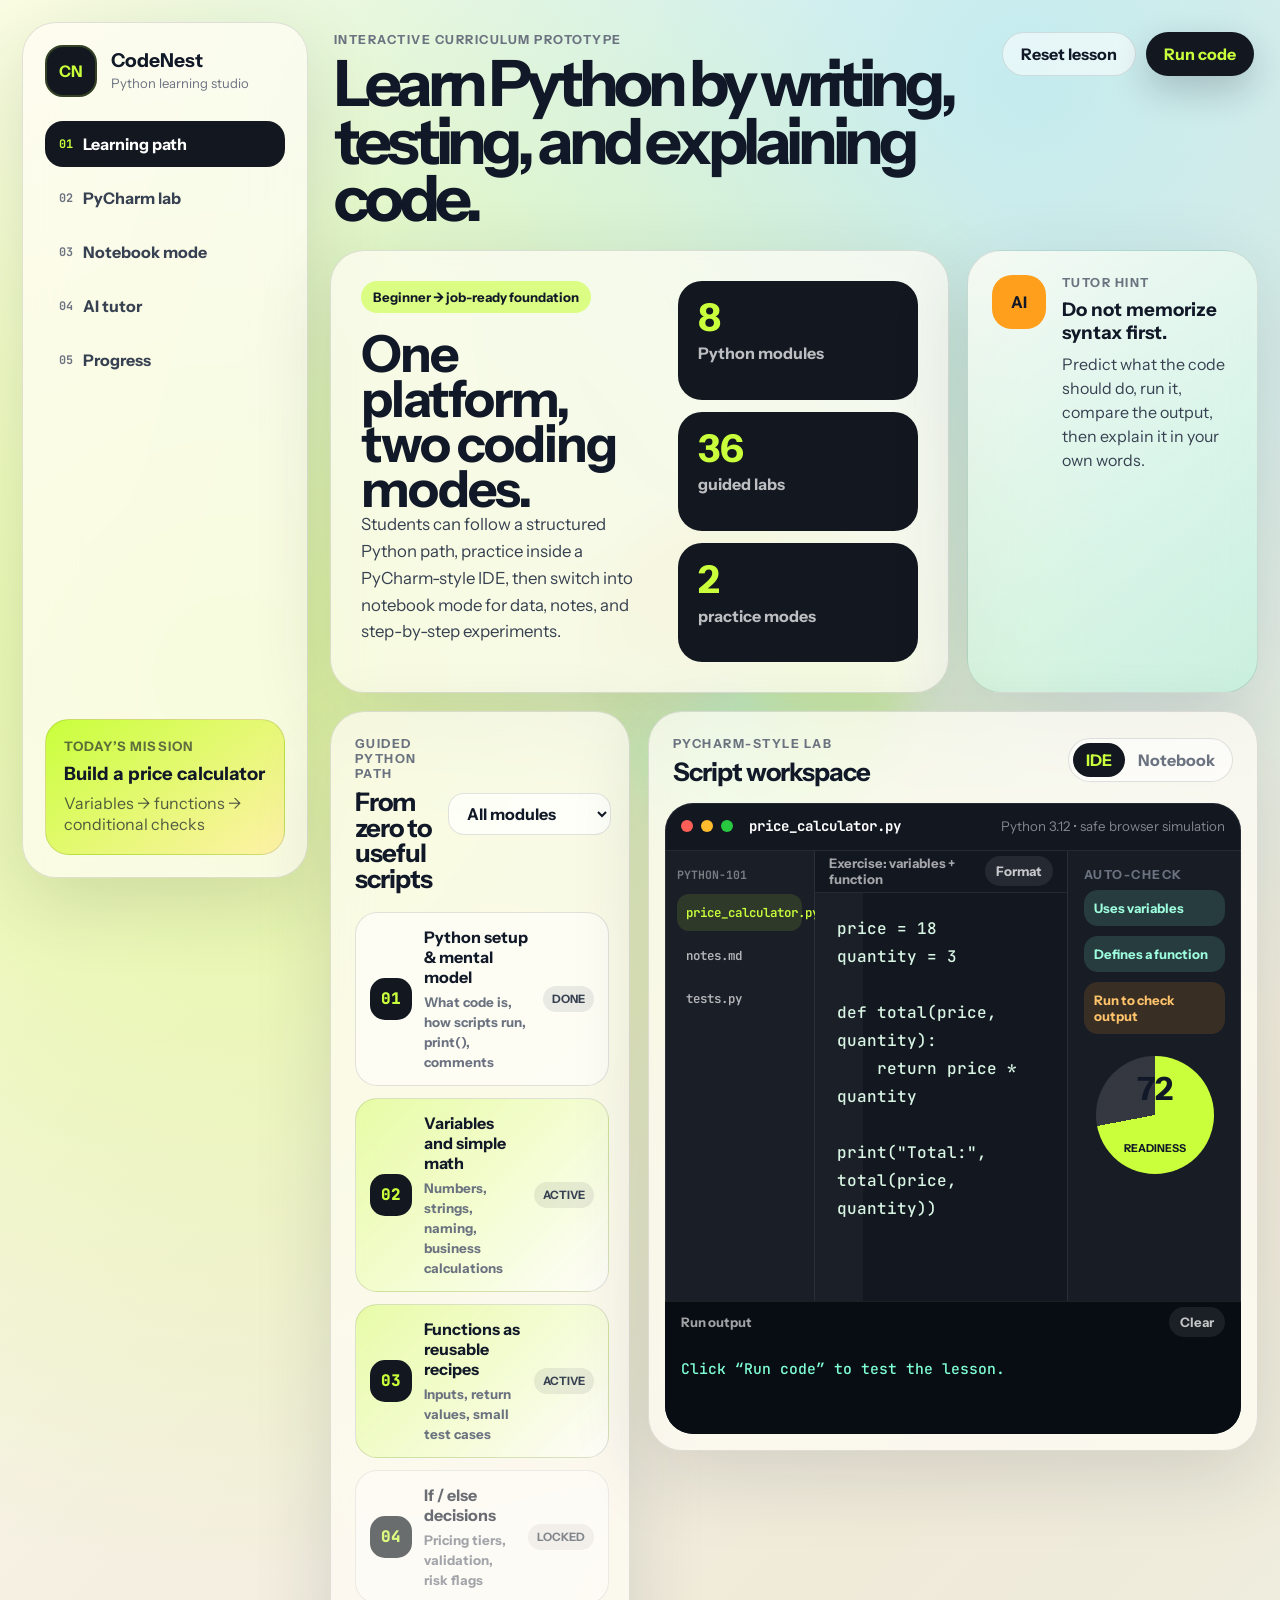
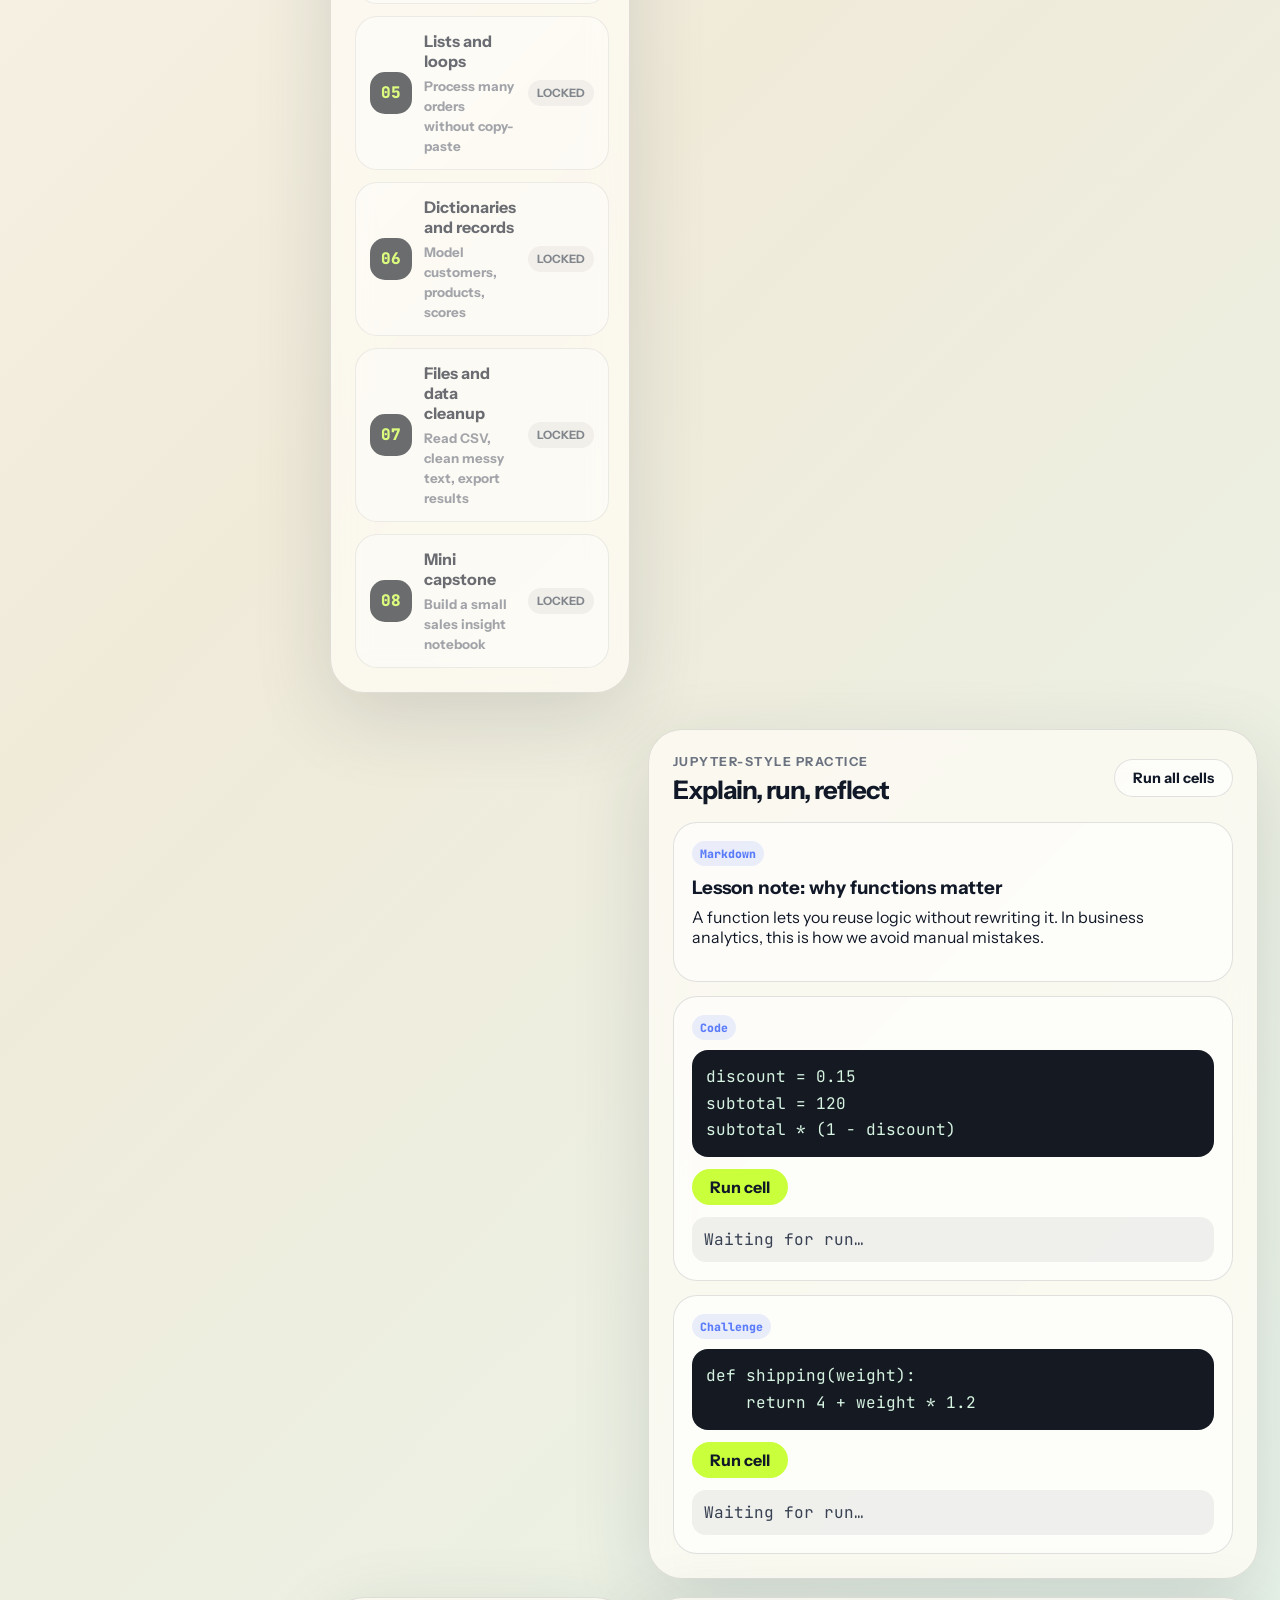
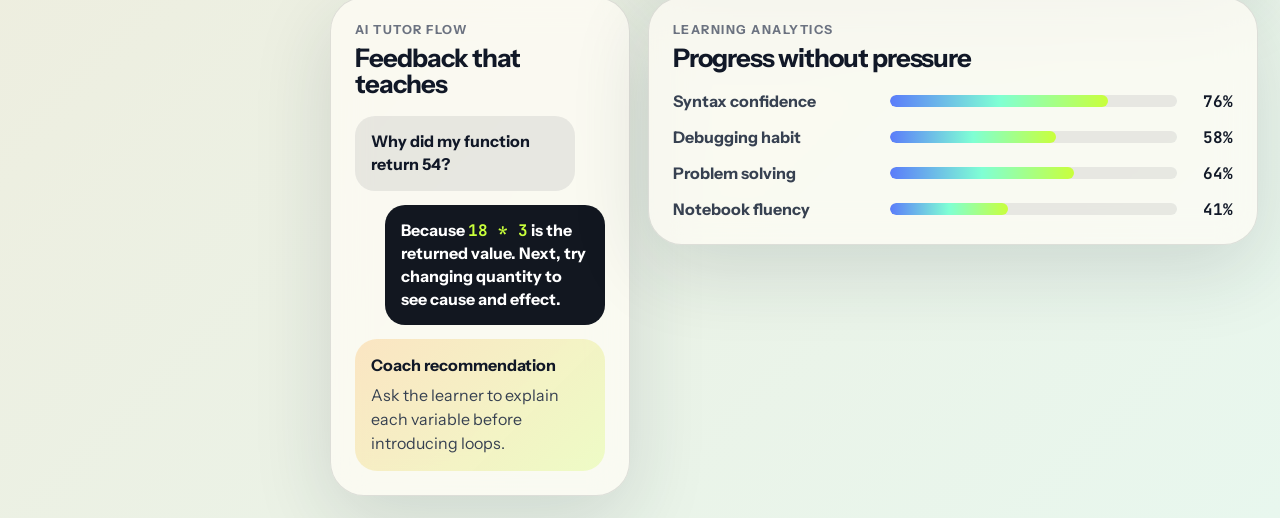
==== Education/coding-learning-platform/index.html @ f1ac9a41 "Add coding learning platform" ====
<!DOCTYPE html>
<html lang="en">
<head>
  <meta charset="UTF-8" />
  <meta name="viewport" content="width=device-width, initial-scale=1.0" />
  <title>CodeNest Python Learning Studio</title>
  <link rel="preconnect" href="https://fonts.googleapis.com">
  <link rel="preconnect" href="https://fonts.gstatic.com" crossorigin>
  <link href="https://fonts.googleapis.com/css2?family=Instrument+Sans:wght@400;500;600;700;800&family=JetBrains+Mono:wght@400;500;600;700&display=swap" rel="stylesheet">
  <link rel="stylesheet" href="styles.css" />
</head>
<body>
  <div class="cursor-orb"></div>
  <main class="app-shell">
    <aside class="sidebar">
      <a class="brand" href="#home" aria-label="CodeNest home">
        <span class="brand-mark">CN</span>
        <span>
          <strong>CodeNest</strong>
          <small>Python learning studio</small>
        </span>
      </a>

      <nav class="nav" aria-label="Learning workspace">
        <a class="nav-link active" href="#path" data-section="path"><span>01</span> Learning path</a>
        <a class="nav-link" href="#ide" data-section="ide"><span>02</span> PyCharm lab</a>
        <a class="nav-link" href="#notebook" data-section="notebook"><span>03</span> Notebook mode</a>
        <a class="nav-link" href="#coach" data-section="coach"><span>04</span> AI tutor</a>
        <a class="nav-link" href="#progress" data-section="progress"><span>05</span> Progress</a>
      </nav>

      <div class="sidebar-card">
        <p>Today’s mission</p>
        <strong>Build a price calculator</strong>
        <span>Variables → functions → conditional checks</span>
      </div>
    </aside>

    <section class="workspace">
      <header class="topbar">
        <div>
          <p class="eyebrow">Interactive curriculum prototype</p>
          <h1>Learn Python by writing, testing, and explaining code.</h1>
        </div>
        <div class="top-actions">
          <button class="ghost-btn" id="resetBtn">Reset lesson</button>
          <button class="primary-btn" id="runMainBtn">Run code</button>
        </div>
      </header>

      <section class="hero-grid" id="home">
        <article class="hero-card">
          <div class="hero-copy">
            <span class="pill">Beginner → job-ready foundation</span>
            <h2>One platform, two coding modes.</h2>
            <p>Students can follow a structured Python path, practice inside a PyCharm-style IDE, then switch into notebook mode for data, notes, and step-by-step experiments.</p>
          </div>
          <div class="hero-stats" aria-label="Learning overview">
            <div><strong>8</strong><span>Python modules</span></div>
            <div><strong>36</strong><span>guided labs</span></div>
            <div><strong>2</strong><span>practice modes</span></div>
          </div>
        </article>

        <article class="coach-card">
          <div class="coach-avatar">AI</div>
          <div>
            <p class="eyebrow">Tutor hint</p>
            <h3>Do not memorize syntax first.</h3>
            <p>Predict what the code should do, run it, compare the output, then explain it in your own words.</p>
          </div>
        </article>
      </section>

      <section class="content-grid">
        <section class="path-panel panel" id="path">
          <div class="panel-head">
            <div>
              <p class="eyebrow">Guided Python path</p>
              <h2>From zero to useful scripts</h2>
            </div>
            <select id="moduleFilter" aria-label="Select Python module">
              <option value="all">All modules</option>
              <option value="active">Active now</option>
              <option value="locked">Locked</option>
              <option value="done">Completed</option>
            </select>
          </div>
          <div class="module-list" id="moduleList"></div>
        </section>

        <section class="studio-panel panel" id="ide">
          <div class="panel-head compact">
            <div>
              <p class="eyebrow">PyCharm-style lab</p>
              <h2>Script workspace</h2>
            </div>
            <div class="mode-tabs" role="tablist" aria-label="Coding modes">
              <button class="mode-tab active" data-mode="ide">IDE</button>
              <button class="mode-tab" data-mode="notebook">Notebook</button>
            </div>
          </div>

          <div class="ide-window" data-current-mode="ide">
            <div class="ide-top">
              <span class="dot red"></span><span class="dot yellow"></span><span class="dot green"></span>
              <strong>price_calculator.py</strong>
              <small>Python 3.12 • safe browser simulation</small>
            </div>
            <div class="ide-body">
              <aside class="file-tree" aria-label="Project files">
                <p>PYTHON-101</p>
                <button class="file active">price_calculator.py</button>
                <button class="file">notes.md</button>
                <button class="file">tests.py</button>
              </aside>
              <div class="editor-wrap">
                <div class="editor-toolbar">
                  <span>Exercise: variables + function</span>
                  <button id="formatBtn">Format</button>
                </div>
                <textarea id="codeEditor" spellcheck="false" aria-label="Python code editor">price = 18
quantity = 3

def total(price, quantity):
    return price * quantity

print("Total:", total(price, quantity))</textarea>
              </div>
              <aside class="test-panel">
                <p class="eyebrow">Auto-check</p>
                <div class="check-item pass">Uses variables</div>
                <div class="check-item pass">Defines a function</div>
                <div class="check-item warn" id="returnCheck">Run to check output</div>
                <div class="score-ring"><strong id="scoreValue">72</strong><span>readiness</span></div>
              </aside>
            </div>
            <div class="terminal">
              <div class="terminal-head">
                <span>Run output</span>
                <button id="clearOutputBtn">Clear</button>
              </div>
              <pre id="outputBox">Click “Run code” to test the lesson.</pre>
            </div>
          </div>
        </section>

        <section class="notebook-panel panel" id="notebook">
          <div class="panel-head">
            <div>
              <p class="eyebrow">Jupyter-style practice</p>
              <h2>Explain, run, reflect</h2>
            </div>
            <button class="ghost-btn small" id="runNotebookBtn">Run all cells</button>
          </div>
          <div class="notebook">
            <article class="cell markdown-cell">
              <span class="cell-label">Markdown</span>
              <h3>Lesson note: why functions matter</h3>
              <p>A function lets you reuse logic without rewriting it. In business analytics, this is how we avoid manual mistakes.</p>
            </article>
            <article class="cell code-cell">
              <span class="cell-label">Code</span>
              <code>discount = 0.15<br>subtotal = 120<br>subtotal * (1 - discount)</code>
              <button class="cell-run" data-result="102.0">Run cell</button>
              <pre class="cell-output">Waiting for run…</pre>
            </article>
            <article class="cell code-cell">
              <span class="cell-label">Challenge</span>
              <code>def shipping(weight):<br>&nbsp;&nbsp;&nbsp;&nbsp;return 4 + weight * 1.2</code>
              <button class="cell-run" data-result="shipping(5) → 10.0">Run cell</button>
              <pre class="cell-output">Waiting for run…</pre>
            </article>
          </div>
        </section>

        <section class="coach-panel panel" id="coach">
          <div class="panel-head">
            <div>
              <p class="eyebrow">AI tutor flow</p>
              <h2>Feedback that teaches</h2>
            </div>
          </div>
          <div class="coach-flow">
            <div class="bubble learner">Why did my function return 54?</div>
            <div class="bubble tutor">Because <code>18 * 3</code> is the returned value. Next, try changing quantity to see cause and effect.</div>
            <div class="insight-card">
              <strong>Coach recommendation</strong>
              <p>Ask the learner to explain each variable before introducing loops.</p>
            </div>
          </div>
        </section>

        <section class="progress-panel panel" id="progress">
          <div class="panel-head">
            <div>
              <p class="eyebrow">Learning analytics</p>
              <h2>Progress without pressure</h2>
            </div>
          </div>
          <div class="progress-bars">
            <div><span>Syntax confidence</span><i style="--w:76%"></i><strong>76%</strong></div>
            <div><span>Debugging habit</span><i style="--w:58%"></i><strong>58%</strong></div>
            <div><span>Problem solving</span><i style="--w:64%"></i><strong>64%</strong></div>
            <div><span>Notebook fluency</span><i style="--w:41%"></i><strong>41%</strong></div>
          </div>
        </section>
      </section>
    </section>
  </main>
  <script src="app.js"></script>
</body>
</html>
---- Education/coding-learning-platform/styles.css ----
:root {
  --ink: #111827;
  --ink-soft: #374151;
  --muted: #6b7280;
  --paper: #fffdf5;
  --canvas: #f3f0e4;
  --cream: #fff8df;
  --line: rgba(17, 24, 39, .12);
  --lime: #c9ff3b;
  --mint: #7fffd4;
  --aqua: #61dafb;
  --orange: #ff9f1c;
  --pink: #ff4f8b;
  --blue: #5b7cfa;
  --ide: #121720;
  --ide-2: #1b2330;
  --code: #d8f5e3;
  --radius-xl: 34px;
  --radius-lg: 24px;
  --shadow: 0 24px 80px rgba(31, 41, 55, .14);
  --mono: "JetBrains Mono", ui-monospace, SFMono-Regular, Menlo, monospace;
  --sans: "Instrument Sans", Inter, ui-sans-serif, system-ui, sans-serif;
}

* { box-sizing: border-box; }

html { scroll-behavior: smooth; }

body {
  margin: 0;
  min-height: 100vh;
  font-family: var(--sans);
  color: var(--ink);
  background:
    radial-gradient(circle at 18% 18%, rgba(201, 255, 59, .42), transparent 28%),
    radial-gradient(circle at 80% 2%, rgba(97, 218, 251, .34), transparent 26%),
    linear-gradient(135deg, #fffdf4 0%, #f0ead9 48%, #e8f7ee 100%);
  overflow-x: hidden;
}

button, select, textarea { font: inherit; }

button, select { cursor: pointer; }

.cursor-orb {
  position: fixed;
  inset: auto auto 8% 46%;
  width: 320px;
  height: 320px;
  border-radius: 999px;
  background: conic-gradient(from 80deg, rgba(201,255,59,.28), rgba(127,255,212,.24), rgba(255,159,28,.18), rgba(201,255,59,.28));
  filter: blur(18px);
  pointer-events: none;
  animation: floatOrb 8s ease-in-out infinite alternate;
  z-index: 0;
}

@keyframes floatOrb {
  to { transform: translate3d(60px, -38px, 0) scale(1.12) rotate(15deg); }
}

.app-shell {
  position: relative;
  z-index: 1;
  display: grid;
  grid-template-columns: 286px minmax(0, 1fr);
  gap: 22px;
  min-height: 100vh;
  padding: 22px;
}

.sidebar {
  position: sticky;
  top: 22px;
  height: calc(100vh - 44px);
  display: flex;
  flex-direction: column;
  gap: 24px;
  padding: 22px;
  border: 1px solid rgba(17,24,39,.12);
  border-radius: var(--radius-xl);
  background: rgba(255, 253, 245, .72);
  box-shadow: var(--shadow);
  backdrop-filter: blur(24px);
}

.brand {
  display: flex;
  gap: 14px;
  align-items: center;
  color: inherit;
  text-decoration: none;
}

.brand-mark {
  display: grid;
  place-items: center;
  width: 52px;
  height: 52px;
  border-radius: 18px;
  background: var(--ide);
  color: var(--lime);
  font-weight: 900;
  box-shadow: inset 0 0 0 2px rgba(201,255,59,.18);
}

.brand strong { display: block; font-size: 1.2rem; line-height: 1; }
.brand small { display: block; margin-top: 4px; color: var(--muted); font-size: .82rem; }

.nav {
  display: flex;
  flex-direction: column;
  gap: 8px;
}

.nav-link {
  display: flex;
  align-items: center;
  gap: 10px;
  min-height: 46px;
  padding: 12px 14px;
  border-radius: 18px;
  color: var(--ink-soft);
  text-decoration: none;
  font-weight: 700;
  transition: transform .2s ease, background .2s ease, color .2s ease;
}

.nav-link span {
  font-family: var(--mono);
  font-size: .74rem;
  color: var(--muted);
}

.nav-link:hover { transform: translateX(4px); background: rgba(17,24,39,.05); }
.nav-link.active { background: var(--ide); color: white; }
.nav-link.active span { color: var(--lime); }

.sidebar-card {
  margin-top: auto;
  padding: 18px;
  border-radius: 24px;
  background: linear-gradient(145deg, var(--lime), #fff2a8);
  border: 1px solid rgba(17, 24, 39, .12);
}

.sidebar-card p { margin: 0 0 8px; color: rgba(17,24,39,.62); font-size: .82rem; font-weight: 800; text-transform: uppercase; letter-spacing: .08em; }
.sidebar-card strong { display: block; font-size: 1.15rem; }
.sidebar-card span { display: block; margin-top: 8px; color: rgba(17,24,39,.7); line-height: 1.35; }

.workspace { min-width: 0; }

.topbar {
  display: flex;
  justify-content: space-between;
  align-items: flex-start;
  gap: 24px;
  margin-bottom: 22px;
  padding: 10px 4px 0;
}

.eyebrow {
  margin: 0 0 8px;
  color: var(--muted);
  font-size: .78rem;
  font-weight: 900;
  letter-spacing: .12em;
  text-transform: uppercase;
}

h1, h2, h3, p { margin-top: 0; }

h1 {
  max-width: 880px;
  margin-bottom: 0;
  font-size: clamp(2.2rem, 5vw, 5.8rem);
  line-height: .9;
  letter-spacing: -.08em;
}

h2 { margin-bottom: 0; font-size: clamp(1.35rem, 2vw, 2.1rem); line-height: 1; letter-spacing: -.04em; }
h3 { margin-bottom: 8px; }

.top-actions { display: flex; gap: 10px; align-items: center; white-space: nowrap; }

.primary-btn, .ghost-btn, .cell-run, .editor-toolbar button, .terminal-head button {
  min-height: 44px;
  border: 0;
  border-radius: 999px;
  padding: 0 18px;
  font-weight: 900;
  transition: transform .18s ease, box-shadow .18s ease, background .18s ease;
}

.primary-btn {
  background: var(--ide);
  color: var(--lime);
  box-shadow: 0 14px 36px rgba(17,24,39,.22);
}

.ghost-btn {
  background: rgba(255,255,255,.56);
  color: var(--ink);
  border: 1px solid var(--line);
}

.ghost-btn.small { min-height: 38px; font-size: .9rem; }

.primary-btn:hover, .ghost-btn:hover, .cell-run:hover, .editor-toolbar button:hover, .terminal-head button:hover {
  transform: translateY(-2px);
}

.hero-grid {
  display: grid;
  grid-template-columns: minmax(0, 1.7fr) minmax(280px, .8fr);
  gap: 18px;
  margin-bottom: 18px;
}

.hero-card, .coach-card, .panel {
  border: 1px solid rgba(17,24,39,.12);
  border-radius: var(--radius-xl);
  background: rgba(255, 253, 245, .72);
  box-shadow: var(--shadow);
  backdrop-filter: blur(18px);
}

.hero-card {
  display: grid;
  grid-template-columns: minmax(0, 1.35fr) minmax(240px, .8fr);
  gap: 22px;
  padding: 30px;
  overflow: hidden;
}

.hero-card h2 { max-width: 700px; font-size: clamp(2rem, 4vw, 4.2rem); line-height: .88; }
.hero-card p { max-width: 690px; color: var(--ink-soft); font-size: 1.05rem; line-height: 1.6; }

.pill {
  display: inline-flex;
  margin-bottom: 18px;
  padding: 8px 12px;
  border-radius: 999px;
  background: rgba(201,255,59,.58);
  font-size: .82rem;
  font-weight: 900;
}

.hero-stats {
  display: grid;
  gap: 12px;
}

.hero-stats div {
  padding: 20px;
  border-radius: 24px;
  background: var(--ide);
  color: white;
}

.hero-stats strong { display: block; color: var(--lime); font-size: 2.4rem; line-height: .9; }
.hero-stats span { display: block; margin-top: 8px; color: rgba(255,255,255,.72); font-weight: 700; }

.coach-card {
  display: flex;
  gap: 16px;
  align-items: flex-start;
  padding: 24px;
  background: linear-gradient(145deg, rgba(255,253,245,.8), rgba(127,255,212,.24));
}

.coach-avatar {
  flex: 0 0 auto;
  display: grid;
  place-items: center;
  width: 54px;
  height: 54px;
  border-radius: 20px;
  background: var(--orange);
  color: var(--ink);
  font-weight: 950;
}

.coach-card p:last-child { margin-bottom: 0; color: var(--ink-soft); line-height: 1.5; }

.content-grid {
  display: grid;
  grid-template-columns: minmax(300px, .75fr) minmax(0, 1.55fr);
  gap: 18px;
  align-items: start;
}

.panel { padding: 24px; scroll-margin-top: 18px; }
.studio-panel { grid-row: span 2; padding: 0; overflow: hidden; }
.notebook-panel { grid-column: 2; }

.panel-head {
  display: flex;
  align-items: center;
  justify-content: space-between;
  gap: 16px;
  margin-bottom: 20px;
}

.panel-head.compact { padding: 24px 24px 0; margin-bottom: 18px; }

select {
  min-height: 42px;
  padding: 0 38px 0 14px;
  border: 1px solid var(--line);
  border-radius: 16px;
  background: rgba(255,255,255,.72);
  color: var(--ink);
  font-weight: 800;
}

.module-list { display: grid; gap: 12px; }

.module-card {
  display: grid;
  grid-template-columns: auto 1fr auto;
  gap: 12px;
  align-items: center;
  padding: 14px;
  border: 1px solid var(--line);
  border-radius: 22px;
  background: rgba(255,255,255,.54);
}

.module-card[data-status="active"] { background: linear-gradient(135deg, rgba(201,255,59,.38), rgba(255,255,255,.66)); }
.module-card[data-status="locked"] { opacity: .62; }

.module-icon {
  display: grid;
  place-items: center;
  width: 42px;
  height: 42px;
  border-radius: 15px;
  background: var(--ide);
  color: var(--lime);
  font-family: var(--mono);
  font-weight: 900;
}

.module-card strong { display: block; margin-bottom: 4px; }
.module-card small { color: var(--muted); font-weight: 700; }

.status {
  padding: 6px 9px;
  border-radius: 999px;
  background: rgba(17,24,39,.08);
  color: var(--ink-soft);
  font-size: .72rem;
  font-weight: 900;
  text-transform: uppercase;
}

.mode-tabs {
  display: flex;
  padding: 4px;
  border: 1px solid var(--line);
  border-radius: 999px;
  background: rgba(255,255,255,.54);
}

.mode-tab {
  min-height: 34px;
  border: 0;
  border-radius: 999px;
  padding: 0 13px;
  background: transparent;
  color: var(--muted);
  font-weight: 900;
}

.mode-tab.active { background: var(--ide); color: var(--lime); }

.ide-window {
  margin: 0 16px 16px;
  border-radius: 28px;
  background: var(--ide);
  color: white;
  overflow: hidden;
  box-shadow: inset 0 0 0 1px rgba(255,255,255,.08);
}

.ide-top {
  display: flex;
  align-items: center;
  gap: 8px;
  min-height: 48px;
  padding: 0 16px;
  border-bottom: 1px solid rgba(255,255,255,.08);
}

.dot { width: 12px; height: 12px; border-radius: 999px; }
.red { background: #ff5f57; }
.yellow { background: #ffbd2e; }
.green { background: #28c840; }

.ide-top strong { margin-left: 8px; font-family: var(--mono); font-size: .88rem; }
.ide-top small { margin-left: auto; color: rgba(255,255,255,.48); }

.ide-body {
  display: grid;
  grid-template-columns: 150px minmax(0, 1fr) 174px;
  min-height: 450px;
}

.file-tree {
  padding: 16px 12px;
  border-right: 1px solid rgba(255,255,255,.08);
  background: rgba(255,255,255,.03);
}

.file-tree p {
  margin: 0 0 12px;
  color: rgba(255,255,255,.42);
  font: 700 .72rem var(--mono);
}

.file {
  display: block;
  width: 100%;
  margin-bottom: 6px;
  padding: 10px 9px;
  border: 0;
  border-radius: 12px;
  background: transparent;
  color: rgba(255,255,255,.68);
  text-align: left;
  font: 600 .78rem var(--mono);
}

.file.active { background: rgba(201,255,59,.12); color: var(--lime); }

.editor-wrap { min-width: 0; }

.editor-toolbar {
  display: flex;
  align-items: center;
  justify-content: space-between;
  min-height: 42px;
  padding: 0 14px;
  border-bottom: 1px solid rgba(255,255,255,.08);
  color: rgba(255,255,255,.62);
  font-size: .82rem;
  font-weight: 800;
}

.editor-toolbar button, .terminal-head button {
  min-height: 30px;
  padding: 0 11px;
  background: rgba(255,255,255,.08);
  color: rgba(255,255,255,.74);
}

textarea {
  display: block;
  width: 100%;
  height: 408px;
  padding: 22px;
  border: 0;
  outline: 0;
  resize: none;
  background:
    linear-gradient(90deg, rgba(255,255,255,.035) 0 48px, transparent 48px),
    var(--ide);
  color: var(--code);
  font: 500 1rem/1.75 var(--mono);
  tab-size: 4;
}

.test-panel {
  padding: 16px;
  border-left: 1px solid rgba(255,255,255,.08);
  background: rgba(255,255,255,.025);
}

.check-item {
  margin-bottom: 10px;
  padding: 10px;
  border-radius: 14px;
  font-size: .82rem;
  font-weight: 900;
}

.pass { background: rgba(127,255,212,.14); color: #9effdf; }
.warn { background: rgba(255,159,28,.14); color: #ffc46b; }
.fail { background: rgba(255,79,139,.14); color: #ff9dbc; }

.score-ring {
  display: grid;
  place-items: center;
  width: 118px;
  height: 118px;
  margin: 22px auto 0;
  border-radius: 999px;
  background: conic-gradient(var(--lime) 0 72%, rgba(255,255,255,.12) 72% 100%);
  color: var(--ink);
}

.score-ring strong {
  display: block;
  font-size: 2rem;
  line-height: .85;
}

.score-ring span { font-size: .68rem; font-weight: 900; text-transform: uppercase; }

.terminal {
  border-top: 1px solid rgba(255,255,255,.08);
  background: #080d14;
}

.terminal-head {
  display: flex;
  justify-content: space-between;
  align-items: center;
  min-height: 40px;
  padding: 0 16px;
  color: rgba(255,255,255,.62);
  font-size: .82rem;
  font-weight: 900;
}

.terminal pre {
  min-height: 92px;
  margin: 0;
  padding: 16px;
  color: var(--mint);
  white-space: pre-wrap;
  font: 500 .92rem/1.5 var(--mono);
}

.notebook {
  display: grid;
  gap: 14px;
}

.cell {
  position: relative;
  padding: 18px;
  border: 1px solid var(--line);
  border-radius: 24px;
  background: rgba(255,255,255,.58);
}

.cell-label {
  display: inline-flex;
  margin-bottom: 10px;
  padding: 5px 8px;
  border-radius: 999px;
  background: rgba(91,124,250,.12);
  color: var(--blue);
  font: 900 .72rem var(--mono);
}

.cell code {
  display: block;
  padding: 14px;
  border-radius: 16px;
  background: #141922;
  color: var(--code);
  font-family: var(--mono);
  line-height: 1.65;
}

.cell-run {
  margin-top: 12px;
  min-height: 36px;
  background: var(--lime);
  color: var(--ink);
}

.cell-output {
  margin: 12px 0 0;
  padding: 12px;
  border-radius: 14px;
  background: rgba(17,24,39,.06);
  color: var(--ink-soft);
  white-space: pre-wrap;
  font-family: var(--mono);
}

.coach-flow {
  display: grid;
  gap: 14px;
}

.bubble {
  max-width: 88%;
  padding: 14px 16px;
  border-radius: 20px;
  line-height: 1.45;
  font-weight: 700;
}

.bubble.learner { background: rgba(17,24,39,.08); }
.bubble.tutor { justify-self: end; background: var(--ide); color: white; }
.bubble code { color: var(--lime); font-family: var(--mono); }

.insight-card {
  padding: 16px;
  border-radius: 22px;
  background: linear-gradient(135deg, rgba(255,159,28,.22), rgba(201,255,59,.24));
}

.insight-card p { margin: 8px 0 0; color: var(--ink-soft); line-height: 1.5; }

.progress-bars {
  display: grid;
  gap: 15px;
}

.progress-bars div {
  display: grid;
  grid-template-columns: minmax(130px, 1fr) minmax(120px, 1.4fr) 44px;
  gap: 12px;
  align-items: center;
}

.progress-bars span { color: var(--ink-soft); font-weight: 800; }
.progress-bars strong { text-align: right; font-family: var(--mono); }

.progress-bars i {
  position: relative;
  height: 12px;
  overflow: hidden;
  border-radius: 999px;
  background: rgba(17,24,39,.08);
}

.progress-bars i::after {
  content: "";
  position: absolute;
  inset: 0 auto 0 0;
  width: var(--w);
  border-radius: inherit;
  background: linear-gradient(90deg, var(--blue), var(--mint), var(--lime));
}

@media (max-width: 1180px) {
  .app-shell { grid-template-columns: 1fr; }
  .sidebar {
    position: relative;
    top: auto;
    height: auto;
  }
  .nav { flex-direction: row; overflow-x: auto; padding-bottom: 2px; }
  .nav-link { white-space: nowrap; }
  .sidebar-card { display: none; }
  .content-grid { grid-template-columns: 1fr; }
  .studio-panel, .notebook-panel { grid-column: auto; grid-row: auto; }
}

@media (max-width: 820px) {
  .app-shell { padding: 12px; }
  .topbar, .hero-card, .hero-grid { grid-template-columns: 1fr; }
  .topbar { flex-direction: column; }
  .top-actions { width: 100%; }
  .top-actions button { flex: 1; }
  .panel-head { align-items: flex-start; flex-direction: column; }
  .ide-body { grid-template-columns: 1fr; }
  .file-tree, .test-panel { display: none; }
  textarea { height: 320px; }
}

@media (prefers-reduced-motion: reduce) {
  *, *::before, *::after { animation: none !important; scroll-behavior: auto !important; transition: none !important; }
}
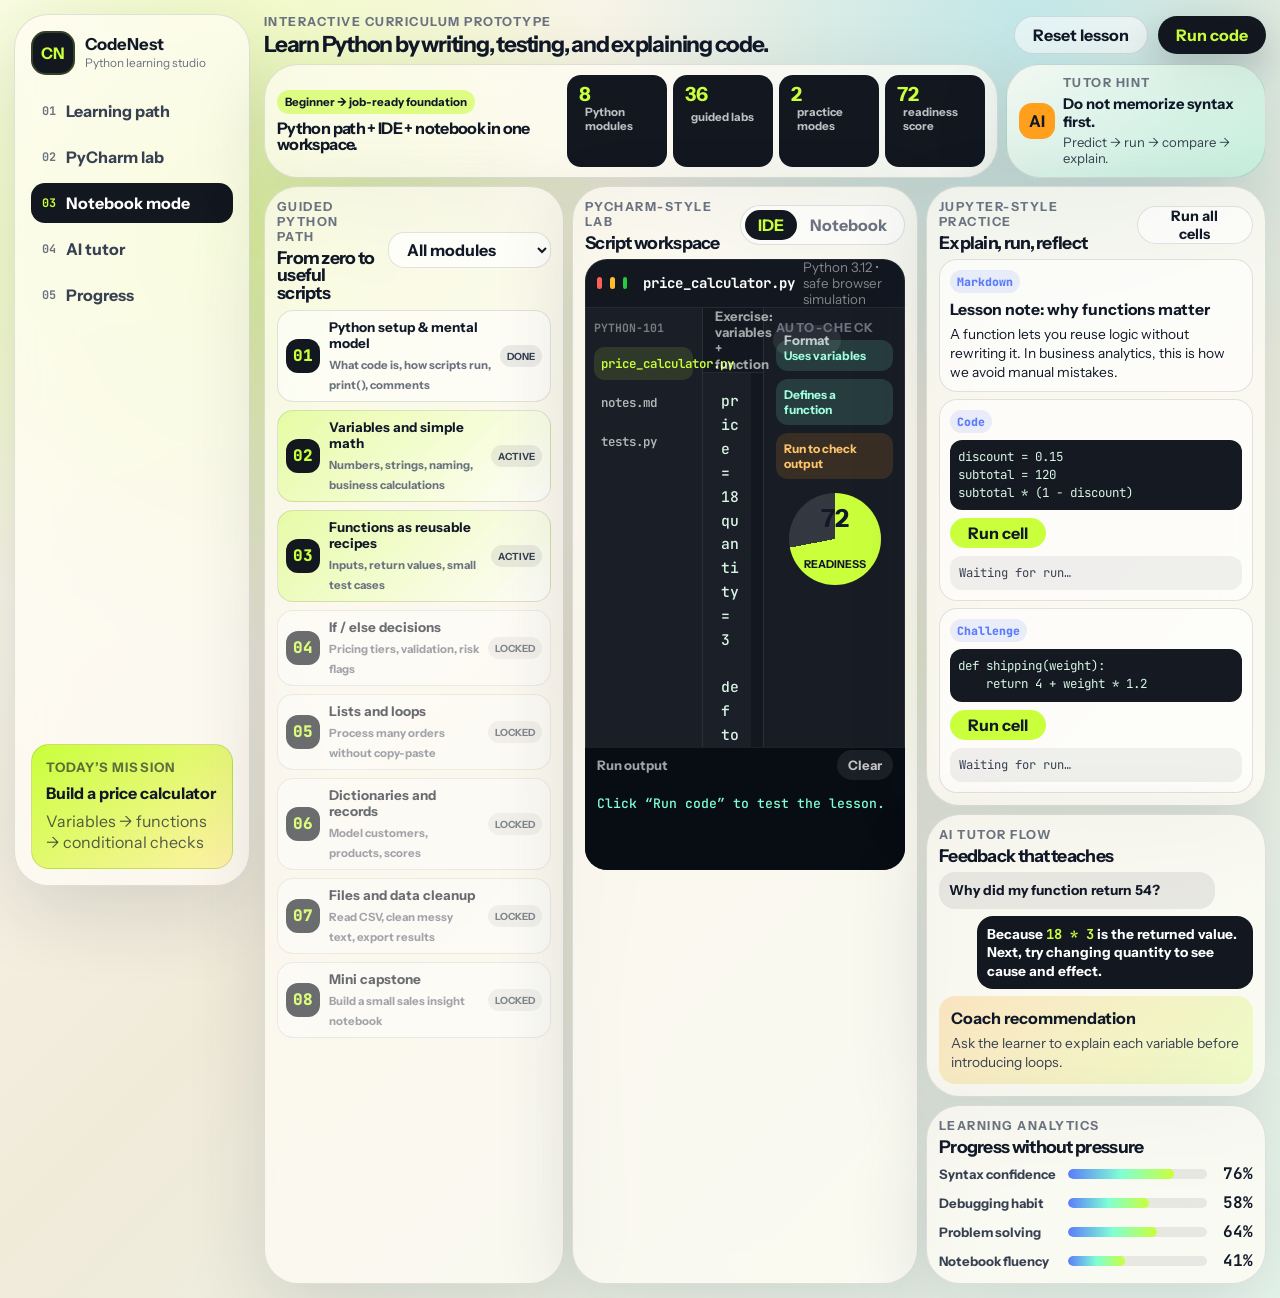
==== commit 14bae4f0: "Compact coding platform workspace" ====
--- a/Education/coding-learning-platform/index.html
+++ b/Education/coding-learning-platform/index.html
@@ -52,13 +52,13 @@
         <article class="hero-card">
           <div class="hero-copy">
             <span class="pill">Beginner → job-ready foundation</span>
-            <h2>One platform, two coding modes.</h2>
-            <p>Students can follow a structured Python path, practice inside a PyCharm-style IDE, then switch into notebook mode for data, notes, and step-by-step experiments.</p>
+            <h2>Python path + IDE + notebook in one workspace.</h2>
           </div>
           <div class="hero-stats" aria-label="Learning overview">
             <div><strong>8</strong><span>Python modules</span></div>
             <div><strong>36</strong><span>guided labs</span></div>
             <div><strong>2</strong><span>practice modes</span></div>
+            <div><strong>72</strong><span>readiness score</span></div>
           </div>
         </article>
 
@@ -67,7 +67,7 @@
           <div>
             <p class="eyebrow">Tutor hint</p>
             <h3>Do not memorize syntax first.</h3>
-            <p>Predict what the code should do, run it, compare the output, then explain it in your own words.</p>
+            <p>Predict → run → compare → explain.</p>
           </div>
         </article>
       </section>
--- a/Education/coding-learning-platform/styles.css
+++ b/Education/coding-learning-platform/styles.css
@@ -63,20 +63,20 @@
   position: relative;
   z-index: 1;
   display: grid;
-  grid-template-columns: 286px minmax(0, 1fr);
-  gap: 22px;
+  grid-template-columns: 236px minmax(0, 1fr);
+  gap: 14px;
   min-height: 100vh;
-  padding: 22px;
+  padding: 14px;
 }
 
 .sidebar {
   position: sticky;
-  top: 22px;
-  height: calc(100vh - 44px);
+  top: 14px;
+  height: calc(100vh - 28px);
   display: flex;
   flex-direction: column;
-  gap: 24px;
-  padding: 22px;
+  gap: 16px;
+  padding: 16px;
   border: 1px solid rgba(17,24,39,.12);
   border-radius: var(--radius-xl);
   background: rgba(255, 253, 245, .72);
@@ -86,7 +86,7 @@
 
 .brand {
   display: flex;
-  gap: 14px;
+  gap: 10px;
   align-items: center;
   color: inherit;
   text-decoration: none;
@@ -95,31 +95,31 @@
 .brand-mark {
   display: grid;
   place-items: center;
-  width: 52px;
-  height: 52px;
-  border-radius: 18px;
+  width: 44px;
+  height: 44px;
+  border-radius: 15px;
   background: var(--ide);
   color: var(--lime);
   font-weight: 900;
   box-shadow: inset 0 0 0 2px rgba(201,255,59,.18);
 }
 
-.brand strong { display: block; font-size: 1.2rem; line-height: 1; }
-.brand small { display: block; margin-top: 4px; color: var(--muted); font-size: .82rem; }
+.brand strong { display: block; font-size: 1.04rem; line-height: 1; }
+.brand small { display: block; margin-top: 3px; color: var(--muted); font-size: .74rem; }
 
 .nav {
   display: flex;
   flex-direction: column;
-  gap: 8px;
+  gap: 6px;
 }
 
 .nav-link {
   display: flex;
   align-items: center;
   gap: 10px;
-  min-height: 46px;
-  padding: 12px 14px;
-  border-radius: 18px;
+  min-height: 40px;
+  padding: 9px 11px;
+  border-radius: 14px;
   color: var(--ink-soft);
   text-decoration: none;
   font-weight: 700;
@@ -138,14 +138,14 @@
 
 .sidebar-card {
   margin-top: auto;
-  padding: 18px;
-  border-radius: 24px;
+  padding: 14px;
+  border-radius: 18px;
   background: linear-gradient(145deg, var(--lime), #fff2a8);
   border: 1px solid rgba(17, 24, 39, .12);
 }
 
 .sidebar-card p { margin: 0 0 8px; color: rgba(17,24,39,.62); font-size: .82rem; font-weight: 800; text-transform: uppercase; letter-spacing: .08em; }
-.sidebar-card strong { display: block; font-size: 1.15rem; }
+.sidebar-card strong { display: block; font-size: 1rem; }
 .sidebar-card span { display: block; margin-top: 8px; color: rgba(17,24,39,.7); line-height: 1.35; }
 
 .workspace { min-width: 0; }
@@ -153,14 +153,14 @@
 .topbar {
   display: flex;
   justify-content: space-between;
-  align-items: flex-start;
-  gap: 24px;
-  margin-bottom: 22px;
-  padding: 10px 4px 0;
+  align-items: center;
+  gap: 12px;
+  margin-bottom: 8px;
+  padding: 0;
 }
 
 .eyebrow {
-  margin: 0 0 8px;
+  margin: 0 0 5px;
   color: var(--muted);
   font-size: .78rem;
   font-weight: 900;
@@ -171,20 +171,20 @@
 h1, h2, h3, p { margin-top: 0; }
 
 h1 {
-  max-width: 880px;
+  max-width: 760px;
   margin-bottom: 0;
-  font-size: clamp(2.2rem, 5vw, 5.8rem);
-  line-height: .9;
-  letter-spacing: -.08em;
-}
-
-h2 { margin-bottom: 0; font-size: clamp(1.35rem, 2vw, 2.1rem); line-height: 1; letter-spacing: -.04em; }
+  font-size: clamp(1.28rem, 1.75vw, 2.2rem);
+  line-height: .98;
+  letter-spacing: -.055em;
+}
+
+h2 { margin-bottom: 0; font-size: clamp(1.1rem, 1.35vw, 1.55rem); line-height: 1; letter-spacing: -.04em; }
 h3 { margin-bottom: 8px; }
 
 .top-actions { display: flex; gap: 10px; align-items: center; white-space: nowrap; }
 
 .primary-btn, .ghost-btn, .cell-run, .editor-toolbar button, .terminal-head button {
-  min-height: 44px;
+  min-height: 38px;
   border: 0;
   border-radius: 999px;
   padding: 0 18px;
@@ -212,9 +212,9 @@
 
 .hero-grid {
   display: grid;
-  grid-template-columns: minmax(0, 1.7fr) minmax(280px, .8fr);
-  gap: 18px;
-  margin-bottom: 18px;
+  grid-template-columns: minmax(0, 1fr) 260px;
+  gap: 8px;
+  margin-bottom: 8px;
 }
 
 .hero-card, .coach-card, .panel {
@@ -227,45 +227,48 @@
 
 .hero-card {
   display: grid;
-  grid-template-columns: minmax(0, 1.35fr) minmax(240px, .8fr);
-  gap: 22px;
-  padding: 30px;
+  grid-template-columns: 280px minmax(0, 1fr);
+  align-items: center;
+  gap: 10px;
+  padding: 10px 12px;
   overflow: hidden;
 }
 
-.hero-card h2 { max-width: 700px; font-size: clamp(2rem, 4vw, 4.2rem); line-height: .88; }
-.hero-card p { max-width: 690px; color: var(--ink-soft); font-size: 1.05rem; line-height: 1.6; }
+.hero-card h2 { max-width: 700px; font-size: clamp(1rem, 1.25vw, 1.32rem); line-height: 1; }
+.hero-card p { max-width: 760px; margin-bottom: 0; color: var(--ink-soft); font-size: .94rem; line-height: 1.45; }
 
 .pill {
   display: inline-flex;
-  margin-bottom: 18px;
-  padding: 8px 12px;
+  margin-bottom: 6px;
+  padding: 5px 8px;
   border-radius: 999px;
   background: rgba(201,255,59,.58);
-  font-size: .82rem;
+  font-size: .72rem;
   font-weight: 900;
 }
 
 .hero-stats {
   display: grid;
-  gap: 12px;
+  grid-template-columns: repeat(4, 1fr);
+  gap: 6px;
+  align-self: stretch;
 }
 
 .hero-stats div {
-  padding: 20px;
-  border-radius: 24px;
+  padding: 10px 12px;
+  border-radius: 14px;
   background: var(--ide);
   color: white;
 }
 
-.hero-stats strong { display: block; color: var(--lime); font-size: 2.4rem; line-height: .9; }
-.hero-stats span { display: block; margin-top: 8px; color: rgba(255,255,255,.72); font-weight: 700; }
+.hero-stats strong { display: inline-block; color: var(--lime); font-size: 1.22rem; line-height: .9; }
+.hero-stats span { display: inline-block; margin-left: 6px; color: rgba(255,255,255,.72); font-size: .72rem; font-weight: 700; }
 
 .coach-card {
   display: flex;
-  gap: 16px;
-  align-items: flex-start;
-  padding: 24px;
+  gap: 8px;
+  align-items: center;
+  padding: 10px 12px;
   background: linear-gradient(145deg, rgba(255,253,245,.8), rgba(127,255,212,.24));
 }
 
@@ -273,39 +276,43 @@
   flex: 0 0 auto;
   display: grid;
   place-items: center;
-  width: 54px;
-  height: 54px;
-  border-radius: 20px;
+  width: 36px;
+  height: 36px;
+  border-radius: 13px;
   background: var(--orange);
   color: var(--ink);
   font-weight: 950;
 }
 
-.coach-card p:last-child { margin-bottom: 0; color: var(--ink-soft); line-height: 1.5; }
+.coach-card h3 { margin-bottom: 3px; font-size: .92rem; }
+.coach-card p:last-child { margin-bottom: 0; color: var(--ink-soft); font-size: .82rem; line-height: 1.25; }
 
 .content-grid {
   display: grid;
-  grid-template-columns: minmax(300px, .75fr) minmax(0, 1.55fr);
-  gap: 18px;
-  align-items: start;
-}
-
-.panel { padding: 24px; scroll-margin-top: 18px; }
-.studio-panel { grid-row: span 2; padding: 0; overflow: hidden; }
-.notebook-panel { grid-column: 2; }
+  grid-template-columns: 300px minmax(0, 1fr) 340px;
+  gap: 8px;
+  align-items: stretch;
+}
+
+.panel { padding: 12px; scroll-margin-top: 10px; }
+.path-panel { grid-column: 1; grid-row: 1 / span 3; }
+.studio-panel { grid-column: 2; grid-row: 1 / span 3; padding: 0; overflow: hidden; }
+.notebook-panel { grid-column: 3; grid-row: 1; }
+.coach-panel { grid-column: 3; grid-row: 2; }
+.progress-panel { grid-column: 3; grid-row: 3; }
 
 .panel-head {
   display: flex;
   align-items: center;
   justify-content: space-between;
-  gap: 16px;
-  margin-bottom: 20px;
-}
-
-.panel-head.compact { padding: 24px 24px 0; margin-bottom: 18px; }
+  gap: 8px;
+  margin-bottom: 8px;
+}
+
+.panel-head.compact { padding: 12px 12px 0; margin-bottom: 8px; }
 
 select {
-  min-height: 42px;
+  min-height: 36px;
   padding: 0 38px 0 14px;
   border: 1px solid var(--line);
   border-radius: 16px;
@@ -314,16 +321,16 @@
   font-weight: 800;
 }
 
-.module-list { display: grid; gap: 12px; }
+.module-list { display: grid; gap: 8px; }
 
 .module-card {
   display: grid;
   grid-template-columns: auto 1fr auto;
-  gap: 12px;
-  align-items: center;
-  padding: 14px;
+  gap: 9px;
+  align-items: center;
+  padding: 8px;
   border: 1px solid var(--line);
-  border-radius: 22px;
+  border-radius: 16px;
   background: rgba(255,255,255,.54);
 }
 
@@ -333,24 +340,24 @@
 .module-icon {
   display: grid;
   place-items: center;
-  width: 42px;
-  height: 42px;
-  border-radius: 15px;
+  width: 34px;
+  height: 34px;
+  border-radius: 12px;
   background: var(--ide);
   color: var(--lime);
   font-family: var(--mono);
   font-weight: 900;
 }
 
-.module-card strong { display: block; margin-bottom: 4px; }
-.module-card small { color: var(--muted); font-weight: 700; }
+.module-card strong { display: block; margin-bottom: 2px; font-size: .84rem; }
+.module-card small { color: var(--muted); font-size: .71rem; font-weight: 700; line-height: 1.15; }
 
 .status {
-  padding: 6px 9px;
+  padding: 5px 7px;
   border-radius: 999px;
   background: rgba(17,24,39,.08);
   color: var(--ink-soft);
-  font-size: .72rem;
+  font-size: .62rem;
   font-weight: 900;
   text-transform: uppercase;
 }
@@ -364,7 +371,7 @@
 }
 
 .mode-tab {
-  min-height: 34px;
+  min-height: 30px;
   border: 0;
   border-radius: 999px;
   padding: 0 13px;
@@ -376,8 +383,8 @@
 .mode-tab.active { background: var(--ide); color: var(--lime); }
 
 .ide-window {
-  margin: 0 16px 16px;
-  border-radius: 28px;
+  margin: 0 12px 12px;
+  border-radius: 22px;
   background: var(--ide);
   color: white;
   overflow: hidden;
@@ -388,8 +395,8 @@
   display: flex;
   align-items: center;
   gap: 8px;
-  min-height: 48px;
-  padding: 0 16px;
+  min-height: 40px;
+  padding: 0 12px;
   border-bottom: 1px solid rgba(255,255,255,.08);
 }
 
@@ -403,12 +410,12 @@
 
 .ide-body {
   display: grid;
-  grid-template-columns: 150px minmax(0, 1fr) 174px;
-  min-height: 450px;
+  grid-template-columns: 118px minmax(0, 1fr) 142px;
+  min-height: 410px;
 }
 
 .file-tree {
-  padding: 16px 12px;
+  padding: 12px 9px;
   border-right: 1px solid rgba(255,255,255,.08);
   background: rgba(255,255,255,.03);
 }
@@ -423,9 +430,9 @@
   display: block;
   width: 100%;
   margin-bottom: 6px;
-  padding: 10px 9px;
+  padding: 8px 7px;
   border: 0;
-  border-radius: 12px;
+  border-radius: 10px;
   background: transparent;
   color: rgba(255,255,255,.68);
   text-align: left;
@@ -440,8 +447,8 @@
   display: flex;
   align-items: center;
   justify-content: space-between;
-  min-height: 42px;
-  padding: 0 14px;
+  min-height: 36px;
+  padding: 0 12px;
   border-bottom: 1px solid rgba(255,255,255,.08);
   color: rgba(255,255,255,.62);
   font-size: .82rem;
@@ -458,8 +465,8 @@
 textarea {
   display: block;
   width: 100%;
-  height: 408px;
-  padding: 22px;
+  height: 374px;
+  padding: 16px 18px;
   border: 0;
   outline: 0;
   resize: none;
@@ -467,21 +474,21 @@
     linear-gradient(90deg, rgba(255,255,255,.035) 0 48px, transparent 48px),
     var(--ide);
   color: var(--code);
-  font: 500 1rem/1.75 var(--mono);
+  font: 500 .92rem/1.62 var(--mono);
   tab-size: 4;
 }
 
 .test-panel {
-  padding: 16px;
+  padding: 12px;
   border-left: 1px solid rgba(255,255,255,.08);
   background: rgba(255,255,255,.025);
 }
 
 .check-item {
-  margin-bottom: 10px;
-  padding: 10px;
-  border-radius: 14px;
-  font-size: .82rem;
+  margin-bottom: 8px;
+  padding: 8px;
+  border-radius: 12px;
+  font-size: .75rem;
   font-weight: 900;
 }
 
@@ -492,9 +499,9 @@
 .score-ring {
   display: grid;
   place-items: center;
-  width: 118px;
-  height: 118px;
-  margin: 22px auto 0;
+  width: 92px;
+  height: 92px;
+  margin: 14px auto 0;
   border-radius: 999px;
   background: conic-gradient(var(--lime) 0 72%, rgba(255,255,255,.12) 72% 100%);
   color: var(--ink);
@@ -502,7 +509,7 @@
 
 .score-ring strong {
   display: block;
-  font-size: 2rem;
+  font-size: 1.55rem;
   line-height: .85;
 }
 
@@ -517,82 +524,88 @@
   display: flex;
   justify-content: space-between;
   align-items: center;
-  min-height: 40px;
-  padding: 0 16px;
+  min-height: 34px;
+  padding: 0 12px;
   color: rgba(255,255,255,.62);
   font-size: .82rem;
   font-weight: 900;
 }
 
 .terminal pre {
-  min-height: 92px;
+  min-height: 88px;
   margin: 0;
-  padding: 16px;
+  padding: 12px;
   color: var(--mint);
   white-space: pre-wrap;
-  font: 500 .92rem/1.5 var(--mono);
+  font: 500 .82rem/1.45 var(--mono);
 }
 
 .notebook {
   display: grid;
-  gap: 14px;
+  gap: 7px;
 }
 
 .cell {
   position: relative;
-  padding: 18px;
+  padding: 10px;
   border: 1px solid var(--line);
-  border-radius: 24px;
+  border-radius: 18px;
   background: rgba(255,255,255,.58);
 }
 
 .cell-label {
   display: inline-flex;
-  margin-bottom: 10px;
-  padding: 5px 8px;
+  margin-bottom: 7px;
+  padding: 4px 7px;
   border-radius: 999px;
   background: rgba(91,124,250,.12);
   color: var(--blue);
   font: 900 .72rem var(--mono);
 }
 
+.cell h3 { margin-bottom: 6px; font-size: .98rem; }
+.cell p { margin-bottom: 0; font-size: .86rem; line-height: 1.35; }
+
 .cell code {
   display: block;
-  padding: 14px;
-  border-radius: 16px;
+  padding: 8px;
+  border-radius: 12px;
   background: #141922;
   color: var(--code);
   font-family: var(--mono);
-  line-height: 1.65;
+  font-size: .78rem;
+  line-height: 1.45;
 }
 
 .cell-run {
-  margin-top: 12px;
-  min-height: 36px;
+  margin-top: 8px;
+  min-height: 30px;
   background: var(--lime);
   color: var(--ink);
 }
 
 .cell-output {
-  margin: 12px 0 0;
-  padding: 12px;
-  border-radius: 14px;
+  margin: 8px 0 0;
+  padding: 9px;
+  border-radius: 12px;
   background: rgba(17,24,39,.06);
   color: var(--ink-soft);
   white-space: pre-wrap;
   font-family: var(--mono);
+  font-size: .76rem;
 }
 
 .coach-flow {
   display: grid;
-  gap: 14px;
+  gap: 7px;
 }
 
 .bubble {
   max-width: 88%;
-  padding: 14px 16px;
-  border-radius: 20px;
-  line-height: 1.45;
+  padding: 9px 10px;
+  border-radius: 16px;
+  font-size: .86rem;
+  line-height: 1.35;
   font-weight: 700;
 }
 
@@ -601,31 +614,31 @@
 .bubble code { color: var(--lime); font-family: var(--mono); }
 
 .insight-card {
-  padding: 16px;
-  border-radius: 22px;
+  padding: 12px;
+  border-radius: 16px;
   background: linear-gradient(135deg, rgba(255,159,28,.22), rgba(201,255,59,.24));
 }
 
-.insight-card p { margin: 8px 0 0; color: var(--ink-soft); line-height: 1.5; }
+.insight-card p { margin: 6px 0 0; color: var(--ink-soft); font-size: .86rem; line-height: 1.35; }
 
 .progress-bars {
   display: grid;
-  gap: 15px;
+  gap: 8px;
 }
 
 .progress-bars div {
   display: grid;
-  grid-template-columns: minmax(130px, 1fr) minmax(120px, 1.4fr) 44px;
-  gap: 12px;
-  align-items: center;
-}
-
-.progress-bars span { color: var(--ink-soft); font-weight: 800; }
+  grid-template-columns: 1fr 1.15fr 38px;
+  gap: 8px;
+  align-items: center;
+}
+
+.progress-bars span { color: var(--ink-soft); font-size: .82rem; font-weight: 800; }
 .progress-bars strong { text-align: right; font-family: var(--mono); }
 
 .progress-bars i {
   position: relative;
-  height: 12px;
+  height: 10px;
   overflow: hidden;
   border-radius: 999px;
   background: rgba(17,24,39,.08);
@@ -651,7 +664,7 @@
   .nav-link { white-space: nowrap; }
   .sidebar-card { display: none; }
   .content-grid { grid-template-columns: 1fr; }
-  .studio-panel, .notebook-panel { grid-column: auto; grid-row: auto; }
+  .path-panel, .studio-panel, .notebook-panel, .coach-panel, .progress-panel { grid-column: auto; grid-row: auto; }
 }
 
 @media (max-width: 820px) {
